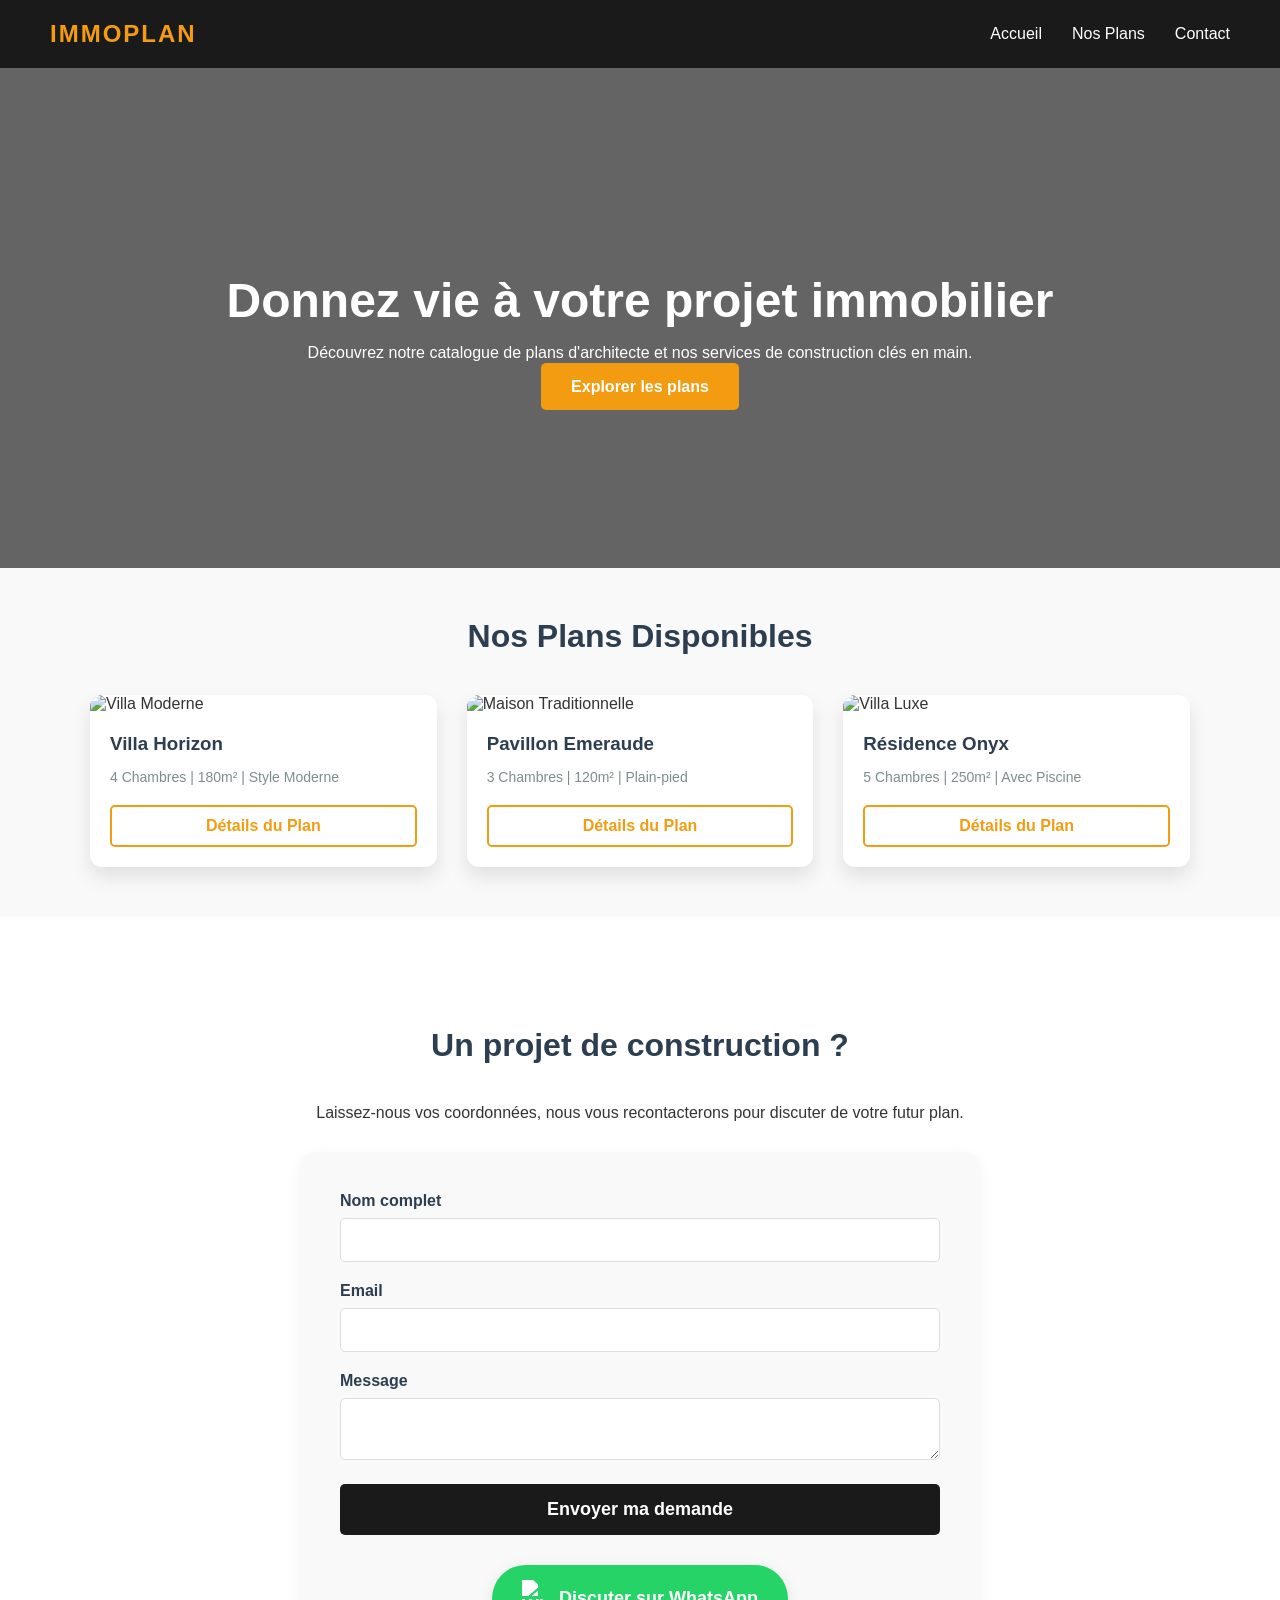
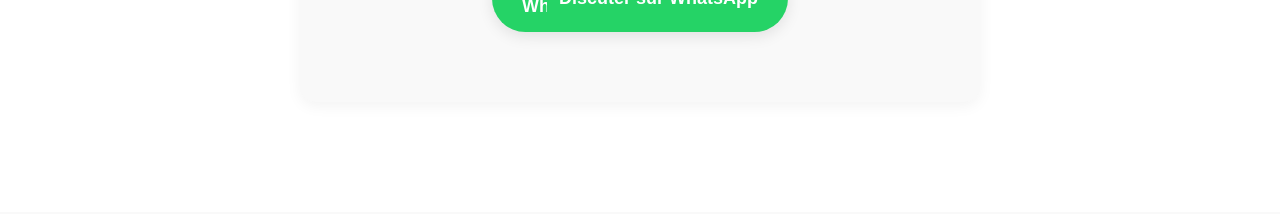
==== index.html @ 004f3a1c "Add files via upload" ====
<!DOCTYPE html>
<html lang="fr">
<head>
    <meta charset="UTF-8">
    <meta name="viewport" content="width=device-width, initial-scale=1.0">
    <title>Architecture & Plans de Maisons</title>
    <link rel="stylesheet" href="style.css">
</head>
<body>

    <nav>
        <div class="logo">IMMOPLAN</div>
        <ul>
            <li><a href="#">Accueil</a></li>
            <li><a href="#catalogue">Nos Plans</a></li>
            <li><a href="#contact">Contact</a></li>
        </ul>
    </nav>

    <header class="hero">
        <div class="hero-text">
            <h1>Donnez vie à votre projet immobilier</h1>
            <p>Découvrez notre catalogue de plans d'architecte et nos services de construction clés en main.</p>
            <a href="#catalogue" class="btn-main">Explorer les plans</a>
        </div>
    </header>

   <section id="catalogue" class="gallery">
    <div class="container">
        <h2 class="section-title">Nos Plans Disponibles</h2>
        <div class="grid-container">
            
            <div class="card">
                <div class="card-image">
                    <img src="https://images.unsplash.com/photo-1512917774080-9991f1c4c750?auto=format&fit=crop&w=500" alt="Villa Moderne">
                </div>
                <div class="card-content">
                    <h3>Villa Horizon</h3>
                    <p>4 Chambres | 180m² | Style Moderne</p>
                    <a href="#" class="btn-card">Détails du Plan</a>
                </div>
            </div>

            <div class="card">
                <div class="card-image">
                    <img src="https://images.unsplash.com/photo-1600585154526-990dcea464dd?auto=format&fit=crop&w=500" alt="Maison Traditionnelle">
                </div>
                <div class="card-content">
                    <h3>Pavillon Emeraude</h3>
                    <p>3 Chambres | 120m² | Plain-pied</p>
                    <a href="#" class="btn-card">Détails du Plan</a>
                </div>
            </div>

            <div class="card">
                <div class="card-image">
                    <img src="https://images.unsplash.com/photo-1580587771525-78b9dba3b914?auto=format&fit=crop&w=500" alt="Villa Luxe">
                </div>
                <div class="card-content">
                    <h3>Résidence Onyx</h3>
                    <p>5 Chambres | 250m² | Avec Piscine</p>
                    <a href="#" class="btn-card">Détails du Plan</a>
                </div>
            </div>

        </div>
    </div>
</section>

<section id="contact" class="contact-section">
    <div class="container">
        <h2 class="section-title">Un projet de construction ?</h2>
        <p style="text-align: center; margin-bottom: 30px;">Laissez-nous vos coordonnées, nous vous recontacterons pour discuter de votre futur plan.</p>
        
        <div class="contact-wrapper">
            
          <form action="https://formspree.io/f/xnjgakdg" method="POST">
    <div class="form-group">
        <label>Nom complet</label>
        <input type="text" name="nom" required> 
    </div>
    <div class="form-group">
        <label>Email</label>
        <input type="email" name="email" required> 
    </div>
    <div class="form-group">
        <label>Message</label>
        <textarea name="message" required></textarea>
    </div>
    <button type="submit" class="btn-submit">Envoyer ma demande</button>
</form>
<div class="whatsapp-container">
    <a href="https://wa.me/237697338103" class="btn-whatsapp" target="_blank">
        <img src="https://upload.wikimedia.org/wikipedia/commons/6/6b/WhatsApp.svg" alt="WhatsApp" width="25">
        Discuter sur WhatsApp
    </a>
</div>
        </div>
    </div>
</section>
</body>
</html>
---- style.css ----
/* Couleurs et Police */
body {
    font-family: 'Helvetica Neue', Helvetica, Arial, sans-serif;
    margin: 0;
    color: #333;
    background-color: #f9f9f9;
}

/* Une belle barre de navigation */
nav {
    background-color: #1a1a1a; /* Noir moderne */
    color: white;
    padding: 20px 50px;
    display: flex;
    justify-content: space-between;
    align-items: center;
}

.logo {
    font-size: 24px;
    font-weight: bold;
    letter-spacing: 2px;
    color: #f39c12; /* Or/Orange pour le côté premium */
}

nav ul {
    list-style: none;
    display: flex;
    margin: 0;
}

nav ul li {
    margin-left: 30px;
}

nav ul li a {
    color: white;
    text-decoration: none;
    transition: 0.3s;
}

nav ul li a:hover {
    color: #f39c12;
}

/* La bannière principale (Hero) */
.hero {
    background: linear-gradient(rgba(0,0,0,0.6), rgba(0,0,0,0.6)), url('https://images.unsplash.com/photo-1600585154340-be6161a56a0c'); 
    background-size: cover;
    background-position: center;
    height: 500px;
    display: flex;
    flex-direction: column;
    justify-content: center;
    align-items: center;
    color: white;
    text-align: center;
}

.hero h1 {
    font-size: 48px;
    margin-bottom: 10px;
}

.btn-main {
    background-color: #f39c12;
    color: white;
    padding: 15px 30px;
    text-decoration: none;
    border-radius: 5px;
    font-weight: bold;
    margin-top: 20px;
}
/* Container et Titre */
.container {
    max-width: 1100px;
    margin: 50px auto;
    padding: 0 20px;
}

.section-title {
    text-align: center;
    font-size: 32px;
    margin-bottom: 40px;
    color: #2c3e50;
}

/* La Grille (Magique pour l'alignement) */
.grid-container {
    display: grid;
    grid-template-columns: repeat(auto-fit, minmax(300px, 1fr));
    gap: 30px;
}

/* Style des Cartes */
.card {
    background: white;
    border-radius: 12px;
    overflow: hidden;
    box-shadow: 0 10px 20px rgba(0,0,0,0.1);
    transition: transform 0.3s ease;
}

.card:hover {
    transform: translateY(-10px); /* Petit effet de soulèvement */
}

.card-image img {
    width: 100%;
    height: 200px;
    object-fit: cover; /* Pour que l'image ne soit pas déformée */
}

.card-content {
    padding: 20px;
}

.card-content h3 {
    margin: 0 0 10px 0;
    color: #2c3e50;
}

.card-content p {
    color: #7f8c8d;
    font-size: 14px;
    margin-bottom: 20px;
}

.btn-card {
    display: block;
    text-align: center;
    background: transparent;
    border: 2px solid #f39c12;
    color: #f39c12;
    padding: 10px;
    text-decoration: none;
    border-radius: 5px;
    font-weight: bold;
    transition: 0.3s;
}

.btn-card:hover {
    background: #f39c12;
    color: white;
}
.contact-section {
    background-color: #ffffff;
    padding: 60px 0;
}

.contact-wrapper {
    max-width: 600px;
    margin: 0 auto;
    background: #f9f9f9;
    padding: 40px;
    border-radius: 15px;
    box-shadow: 0 4px 15px rgba(0,0,0,0.05);
}

.form-group {
    margin-bottom: 20px;
}

.form-group label {
    display: block;
    margin-bottom: 8px;
    font-weight: bold;
    color: #2c3e50;
}

.form-group input, .form-group select, .form-group textarea {
    width: 100%;
    padding: 12px;
    border: 1px solid #ddd;
    border-radius: 5px;
    font-size: 16px;
    box-sizing: border-box; /* Très important pour l'alignement */
}

.btn-submit {
    width: 100%;
    background-color: #1a1a1a;
    color: white;
    padding: 15px;
    border: none;
    border-radius: 5px;
    font-size: 18px;
    font-weight: bold;
    cursor: pointer;
    transition: 0.3s;
}

.btn-submit:hover {
    background-color: #f39c12; /* Rappel de ta couleur accent */
}
/* Style du bouton WhatsApp */
.whatsapp-container {
    text-align: center;
    margin: 30px 0; /* Espace au-dessus et en-dessous */
}

.btn-whatsapp {
    display: inline-flex;
    align-items: center;
    gap: 12px;
    background-color: #25D366; /* Le vert officiel WhatsApp */
    color: white !important; /* Texte en blanc */
    padding: 15px 30px;
    border-radius: 50px; /* Bords bien arrondis */
    text-decoration: none;
    font-weight: bold;
    font-size: 18px;
    transition: all 0.3s ease;
    box-shadow: 0 4px 15px rgba(0,0,0,0.1);
}

.btn-whatsapp:hover {
    background-color: #128C7E; /* Vert plus foncé au survol */
    transform: translateY(-3px); /* Petit effet de soulèvement */
    box-shadow: 0 6px 20px rgba(0,0,0,0.2);
}

.btn-whatsapp img {
    filter: brightness(0) invert(1); /* Rend l'icône blanche pour mieux ressortir */
}
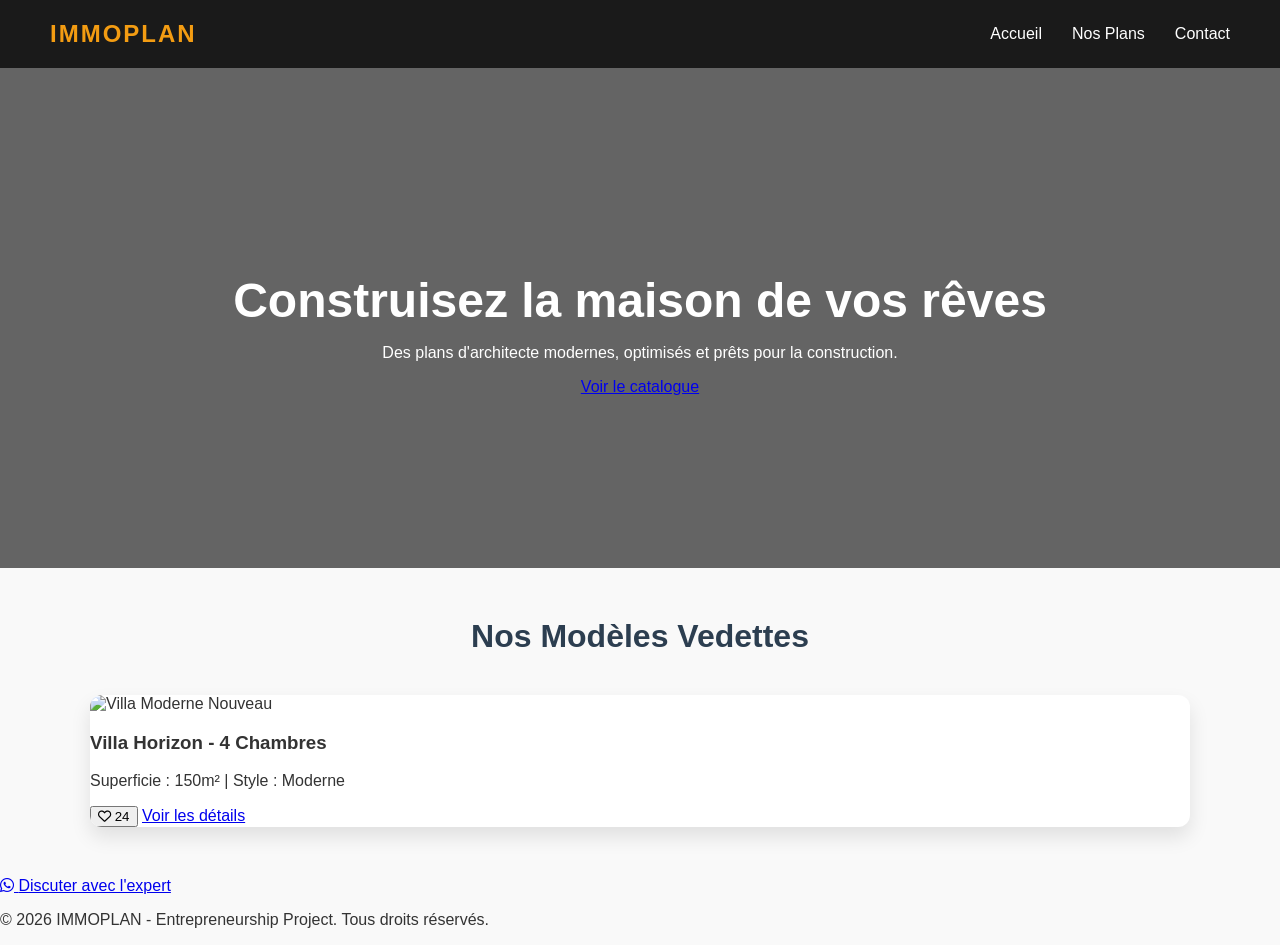
==== commit 87d09959: "Enhance SEO and update content in index.html Updated the title and meta tags for better SEO. Modifie" ====
--- a/index.html
+++ b/index.html
@@ -1,102 +1,67 @@
-<!DOCTYPE html>
-<html lang="fr">
-<head>
-    <meta charset="UTF-8">
-    <meta name="viewport" content="width=device-width, initial-scale=1.0">
-    <title>Architecture & Plans de Maisons</title>
-    <link rel="stylesheet" href="style.css">
-</head>
-<body>
-
-    <nav>
-        <div class="logo">IMMOPLAN</div>
-        <ul>
-            <li><a href="#">Accueil</a></li>
-            <li><a href="#catalogue">Nos Plans</a></li>
-            <li><a href="#contact">Contact</a></li>
-        </ul>
-    </nav>
-
-    <header class="hero">
-        <div class="hero-text">
-            <h1>Donnez vie à votre projet immobilier</h1>
-            <p>Découvrez notre catalogue de plans d'architecte et nos services de construction clés en main.</p>
-            <a href="#catalogue" class="btn-main">Explorer les plans</a>
-        </div>
-    </header>
-
-   <section id="catalogue" class="gallery">
-    <div class="container">
-        <h2 class="section-title">Nos Plans Disponibles</h2>
-        <div class="grid-container">
-            
-            <div class="card">
-                <div class="card-image">
-                    <img src="https://images.unsplash.com/photo-1512917774080-9991f1c4c750?auto=format&fit=crop&w=500" alt="Villa Moderne">
-                </div>
-                <div class="card-content">
-                    <h3>Villa Horizon</h3>
-                    <p>4 Chambres | 180m² | Style Moderne</p>
-                    <a href="#" class="btn-card">Détails du Plan</a>
-                </div>
-            </div>
-
-            <div class="card">
-                <div class="card-image">
-                    <img src="https://images.unsplash.com/photo-1600585154526-990dcea464dd?auto=format&fit=crop&w=500" alt="Maison Traditionnelle">
-                </div>
-                <div class="card-content">
-                    <h3>Pavillon Emeraude</h3>
-                    <p>3 Chambres | 120m² | Plain-pied</p>
-                    <a href="#" class="btn-card">Détails du Plan</a>
-                </div>
-            </div>
-
-            <div class="card">
-                <div class="card-image">
-                    <img src="https://images.unsplash.com/photo-1580587771525-78b9dba3b914?auto=format&fit=crop&w=500" alt="Villa Luxe">
-                </div>
-                <div class="card-content">
-                    <h3>Résidence Onyx</h3>
-                    <p>5 Chambres | 250m² | Avec Piscine</p>
-                    <a href="#" class="btn-card">Détails du Plan</a>
-                </div>
-            </div>
-
-        </div>
-    </div>
-</section>
-
-<section id="contact" class="contact-section">
-    <div class="container">
-        <h2 class="section-title">Un projet de construction ?</h2>
-        <p style="text-align: center; margin-bottom: 30px;">Laissez-nous vos coordonnées, nous vous recontacterons pour discuter de votre futur plan.</p>
-        
-        <div class="contact-wrapper">
-            
-          <form action="https://formspree.io/f/xnjgakdg" method="POST">
-    <div class="form-group">
-        <label>Nom complet</label>
-        <input type="text" name="nom" required> 
-    </div>
-    <div class="form-group">
-        <label>Email</label>
-        <input type="email" name="email" required> 
-    </div>
-    <div class="form-group">
-        <label>Message</label>
-        <textarea name="message" required></textarea>
-    </div>
-    <button type="submit" class="btn-submit">Envoyer ma demande</button>
-</form>
-<div class="whatsapp-container">
-    <a href="https://wa.me/237697338103" class="btn-whatsapp" target="_blank">
-        <img src="https://upload.wikimedia.org/wikipedia/commons/6/6b/WhatsApp.svg" alt="WhatsApp" width="25">
-        Discuter sur WhatsApp
-    </a>
-</div>
-        </div>
-    </div>
-</section>
-</body>
-</html>+<!DOCTYPE html>
+<html lang="fr">
+<head>
+    <meta charset="UTF-8">
+    <meta name="viewport" content="width=device-width, initial-scale=1.0">
+    <title>IMMOPLAN | Architecture & Plans de Maisons d'Exception</title>
+    
+    <meta property="og:title" content="IMMOPLAN - Vos plans de maison sur mesure">
+    <meta property="og:description" content="Découvrez nos modèles de villas modernes et plans de construction.">
+    <meta property="og:image" content="https://immoplan-elogan.netlify.app/vignette.jpg">
+    <meta property="og:url" content="https://immoplan-elogan.netlify.app">
+
+    <link rel="stylesheet" href="style.css">
+    <link rel="stylesheet" href="https://cdnjs.cloudflare.com/ajax/libs/font-awesome/6.0.0/css/all.min.css">
+</head>
+<body>
+
+    <nav>
+        <div class="logo">IMMO<span>PLAN</span></div>
+        <ul>
+            <li><a href="#">Accueil</a></li>
+            <li><a href="#catalogue">Nos Plans</a></li>
+            <li><a href="#contact">Contact</a></li>
+        </ul>
+    </nav>
+
+    <header class="hero">
+        <div class="hero-content">
+            <h1>Construisez la maison de vos rêves</h1>
+            <p>Des plans d'architecte modernes, optimisés et prêts pour la construction.</p>
+            <a href="#catalogue" class="btn-principal">Voir le catalogue</a>
+        </div>
+    </header>
+
+    <section id="catalogue" class="container">
+        <h2 class="section-title">Nos Modèles Vedettes</h2>
+        <div class="grid-catalogue">
+            
+            <article class="card">
+                <div class="card-image">
+                    <img src="plan1.jpg" alt="Villa Moderne">
+                    <span class="badge">Nouveau</span>
+                </div>
+                <div class="card-info">
+                    <h3>Villa Horizon - 4 Chambres</h3>
+                    <p>Superficie : 150m² | Style : Moderne</p>
+                    <div class="card-actions">
+                        <button class="btn-like"><i class="far fa-heart"></i> 24</button>
+                        <a href="detail-villa-horizon.html" class="btn-detail">Voir les détails</a>
+                    </div>
+                </div>
+            </article>
+
+            </div>
+    </section>
+
+    <a href="https://wa.me/237697338103" class="whatsapp-fixed" target="_blank">
+        <i class="fab fa-whatsapp"></i>
+        <span>Discuter avec l'expert</span>
+    </a>
+
+    <footer>
+        <p>&copy; 2026 IMMOPLAN - Entrepreneurship Project. Tous droits réservés.</p>
+    </footer>
+
+</body>
+</html>
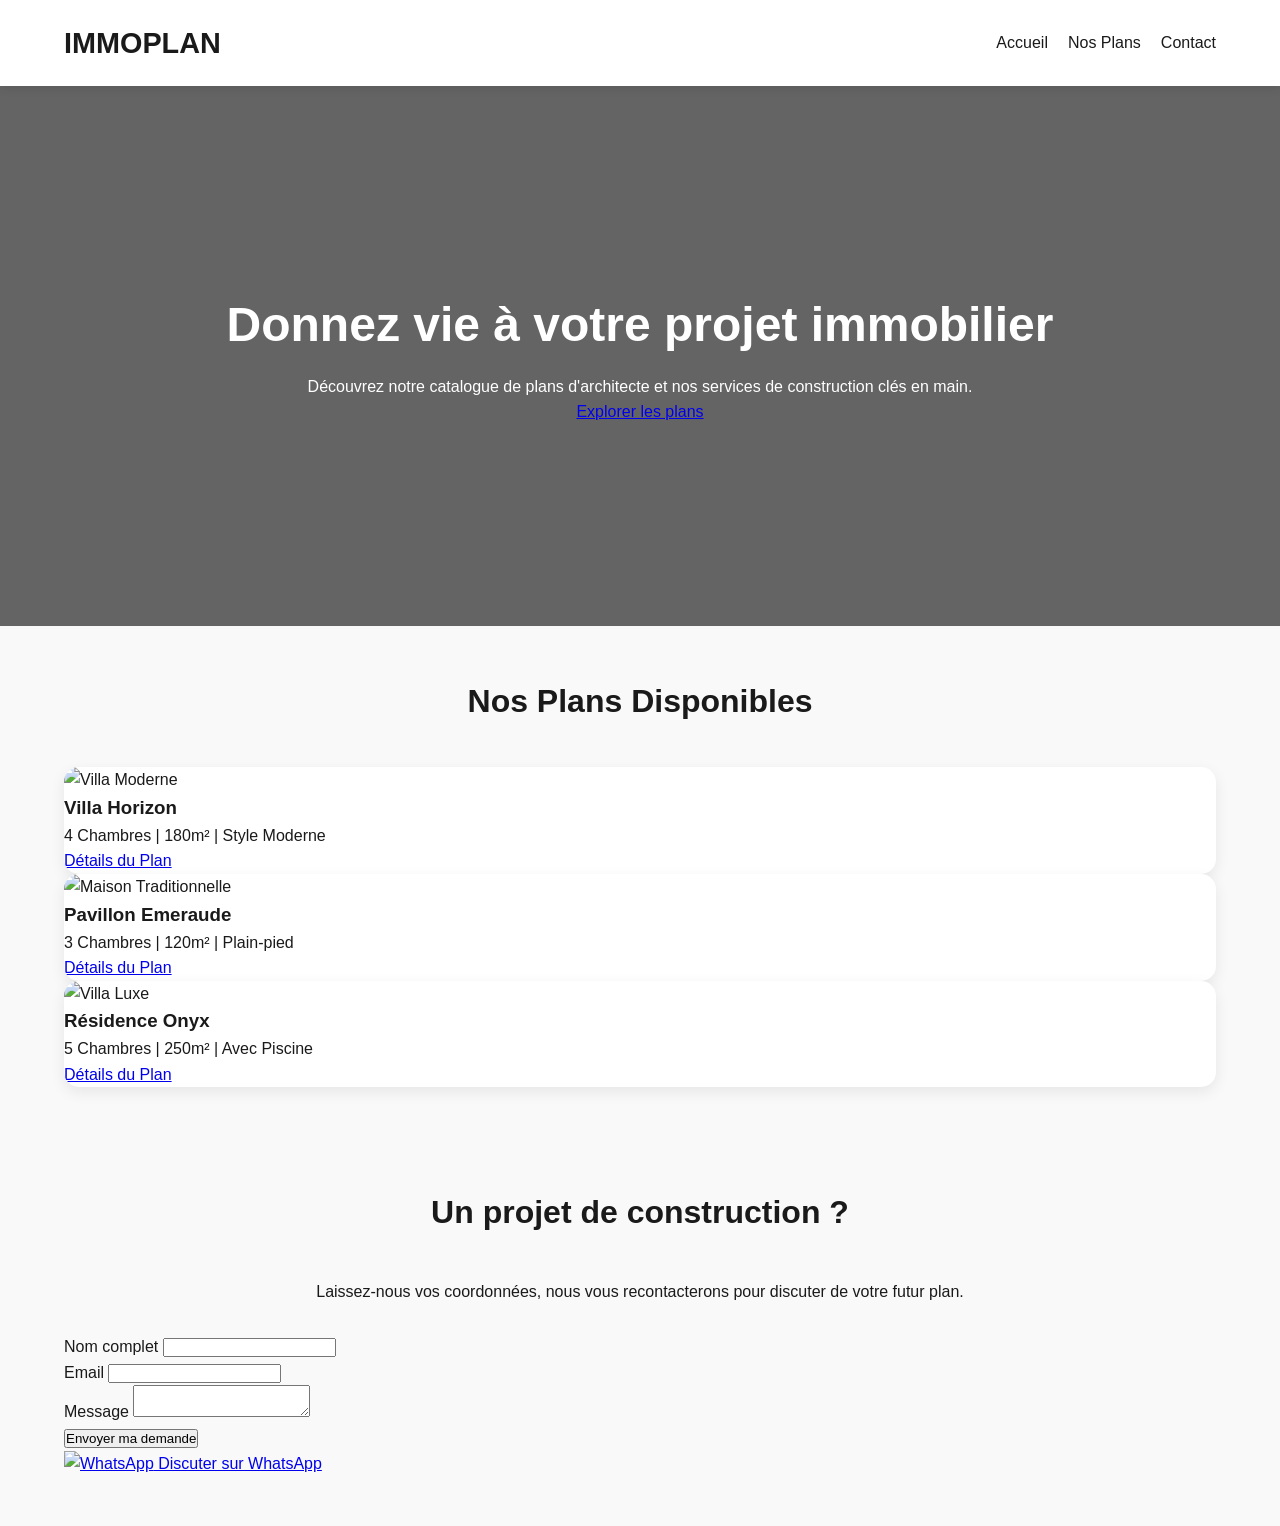
==== commit 999b1277: "Revamp index.html with new layout and content Updated the title and navigation structure, improved t" ====
--- a/index.html
+++ b/index.html
@@ -1,23 +1,18 @@
 <!DOCTYPE html>
 <html lang="fr">
+
 <head>
     <meta charset="UTF-8">
     <meta name="viewport" content="width=device-width, initial-scale=1.0">
-    <title>IMMOPLAN | Architecture & Plans de Maisons d'Exception</title>
-    
-    <meta property="og:title" content="IMMOPLAN - Vos plans de maison sur mesure">
-    <meta property="og:description" content="Découvrez nos modèles de villas modernes et plans de construction.">
-    <meta property="og:image" content="https://immoplan-elogan.netlify.app/vignette.jpg">
-    <meta property="og:url" content="https://immoplan-elogan.netlify.app">
+    <title>Architecture & Plans de Maisons</title>
+    <link rel="stylesheet" href="style.css">
+</head>
 
-    <link rel="stylesheet" href="style.css">
-    <link rel="stylesheet" href="https://cdnjs.cloudflare.com/ajax/libs/font-awesome/6.0.0/css/all.min.css">
-</head>
 <body>
 
     <nav>
-        <div class="logo">IMMO<span>PLAN</span></div>
-        <ul>
+        <div class="logo">IMMOPLAN</div>
+        <ul class="nav-links">
             <li><a href="#">Accueil</a></li>
             <li><a href="#catalogue">Nos Plans</a></li>
             <li><a href="#contact">Contact</a></li>
@@ -25,43 +20,91 @@
     </nav>
 
     <header class="hero">
-        <div class="hero-content">
-            <h1>Construisez la maison de vos rêves</h1>
-            <p>Des plans d'architecte modernes, optimisés et prêts pour la construction.</p>
-            <a href="#catalogue" class="btn-principal">Voir le catalogue</a>
+        <div class="hero-text">
+            <h1>Donnez vie à votre projet immobilier</h1>
+            <p>Découvrez notre catalogue de plans d'architecte et nos services de construction clés en main.</p>
+            <a href="#catalogue" class="btn-main">Explorer les plans</a>
         </div>
     </header>
 
-    <section id="catalogue" class="container">
-        <h2 class="section-title">Nos Modèles Vedettes</h2>
-        <div class="grid-catalogue">
-            
-            <article class="card">
-                <div class="card-image">
-                    <img src="plan1.jpg" alt="Villa Moderne">
-                    <span class="badge">Nouveau</span>
-                </div>
-                <div class="card-info">
-                    <h3>Villa Horizon - 4 Chambres</h3>
-                    <p>Superficie : 150m² | Style : Moderne</p>
-                    <div class="card-actions">
-                        <button class="btn-like"><i class="far fa-heart"></i> 24</button>
-                        <a href="detail-villa-horizon.html" class="btn-detail">Voir les détails</a>
+    <section id="catalogue" class="gallery">
+        <div class="container">
+            <h2 class="section-title">Nos Plans Disponibles</h2>
+            <div class="grid-container">
+
+                <div class="card">
+                    <div class="card-image">
+                        <img src="https://images.unsplash.com/photo-1512917774080-9991f1c4c750?auto=format&fit=crop&w=500"
+                            alt="Villa Moderne">
+                    </div>
+                    <div class="card-content">
+                        <h3>Villa Horizon</h3>
+                        <p>4 Chambres | 180m² | Style Moderne</p>
+                        <a href="#" class="btn-card">Détails du Plan</a>
                     </div>
                 </div>
-            </article>
+
+                <div class="card">
+                    <div class="card-image">
+                        <img src="https://images.unsplash.com/photo-1600585154526-990dcea464dd?auto=format&fit=crop&w=500"
+                            alt="Maison Traditionnelle">
+                    </div>
+                    <div class="card-content">
+                        <h3>Pavillon Emeraude</h3>
+                        <p>3 Chambres | 120m² | Plain-pied</p>
+                        <a href="#" class="btn-card">Détails du Plan</a>
+                    </div>
+                </div>
+
+                <div class="card">
+                    <div class="card-image">
+                        <img src="https://images.unsplash.com/photo-1580587771525-78b9dba3b914?auto=format&fit=crop&w=500"
+                            alt="Villa Luxe">
+                    </div>
+                    <div class="card-content">
+                        <h3>Résidence Onyx</h3>
+                        <p>5 Chambres | 250m² | Avec Piscine</p>
+                        <a href="#" class="btn-card">Détails du Plan</a>
+                    </div>
+                </div>
 
             </div>
+        </div>
     </section>
 
-    <a href="https://wa.me/237697338103" class="whatsapp-fixed" target="_blank">
-        <i class="fab fa-whatsapp"></i>
-        <span>Discuter avec l'expert</span>
-    </a>
+    <section id="contact" class="contact-section">
+        <div class="container">
+            <h2 class="section-title">Un projet de construction ?</h2>
+            <p class="message" style="text-align: center; margin-bottom: 30px;">Laissez-nous vos coordonnées, nous vous recontacterons
+                pour discuter de votre futur plan.</p>
 
-    <footer>
-        <p>&copy; 2026 IMMOPLAN - Entrepreneurship Project. Tous droits réservés.</p>
-    </footer>
+            <div class="contact-wrapper">
 
+                <form action="https://formspree.io/f/xnjgakdg" method="POST">
+                    <div class="form-group">
+                        <label>Nom complet</label>
+                        <input type="text" name="nom" required>
+                    </div>
+                    <div class="form-group">
+                        <label>Email</label>
+                        <input type="email" name="email" required>
+                    </div>
+                    <div class="form-group">
+                        <label>Message</label>
+                        <textarea name="message" required></textarea>
+                    </div>
+                    <button type="submit" class="btn-submit">Envoyer ma demande</button>
+                </form>
+                <div class="whatsapp-container">
+                    <a href="https://wa.me/237697338103" class="btn-whatsapp" target="_blank">
+                        <img src="https://upload.wikimedia.org/wikipedia/commons/6/6b/WhatsApp.svg" alt="WhatsApp"
+                            width="25">
+                        Discuter sur WhatsApp
+                    </a>
+                </div>
+            </div>
+        </div>
+    </section>
 </body>
+
 </html>
--- a/style.css
+++ b/style.css
@@ -1,225 +1,139 @@
-/* Couleurs et Police */
-body {
-    font-family: 'Helvetica Neue', Helvetica, Arial, sans-serif;
-    margin: 0;
-    color: #333;
-    background-color: #f9f9f9;
+/* Variables de couleurs élégantes */
+:root {
+    --primary: #d4af37; /* Or */
+    --dark: #1a1a1a;    /* Anthracite */
+    --light: #f9f9f9;
+    --white: #ffffff;
 }
 
-/* Une belle barre de navigation */
+* {
+    margin: 0;
+    padding: 0;
+    box-sizing: border-box;
+}
+
+body {
+    font-family: 'Segoe UI', Tahoma, Geneva, Verdana, sans-serif;
+    line-height: 1.6;
+    color: var(--dark);
+    background-color: var(--light);
+}
+
+/* Navigation */
 nav {
-    background-color: #1a1a1a; /* Noir moderne */
-    color: white;
-    padding: 20px 50px;
     display: flex;
     justify-content: space-between;
     align-items: center;
+    padding: 20px 5%;
+    background: var(--white);
+    box-shadow: 0 2px 10px rgba(0,0,0,0.1);
+    position: sticky;
+    top: 0;
+    z-index: 1000;
 }
 
 .logo {
-    font-size: 24px;
+    font-size: 1.8rem;
     font-weight: bold;
-    letter-spacing: 2px;
-    color: #f39c12; /* Or/Orange pour le côté premium */
+    color: var(--dark);
 }
 
-nav ul {
-    list-style: none;
-    display: flex;
-    margin: 0;
-}
+.logo span { color: var(--primary); }
 
-nav ul li {
-    margin-left: 30px;
-}
-
+nav ul { display: flex; list-style: none; }
 nav ul li a {
-    color: white;
     text-decoration: none;
+    color: var(--dark);
+    margin-left: 20px;
+    font-weight: 500;
     transition: 0.3s;
 }
 
-nav ul li a:hover {
-    color: #f39c12;
-}
+nav ul li a:hover { color: var(--primary); }
 
-/* La bannière principale (Hero) */
+/* Hero Section */
 .hero {
-    background: linear-gradient(rgba(0,0,0,0.6), rgba(0,0,0,0.6)), url('https://images.unsplash.com/photo-1600585154340-be6161a56a0c'); 
-    background-size: cover;
-    background-position: center;
-    height: 500px;
+    height: 60vh;
+    background: linear-gradient(rgba(0,0,0,0.6), rgba(0,0,0,0.6)), url('hero-bg.jpg') center/cover;
     display: flex;
-    flex-direction: column;
+    align-items: center;
     justify-content: center;
-    align-items: center;
-    color: white;
     text-align: center;
-}
-
-.hero h1 {
-    font-size: 48px;
-    margin-bottom: 10px;
-}
-
-.btn-main {
-    background-color: #f39c12;
-    color: white;
-    padding: 15px 30px;
-    text-decoration: none;
-    border-radius: 5px;
-    font-weight: bold;
-    margin-top: 20px;
-}
-/* Container et Titre */
-.container {
-    max-width: 1100px;
-    margin: 50px auto;
+    color: var(--white);
     padding: 0 20px;
 }
 
-.section-title {
-    text-align: center;
-    font-size: 32px;
-    margin-bottom: 40px;
-    color: #2c3e50;
+.hero h1 { font-size: 3rem; margin-bottom: 10px; }
+
+.btn-principal {
+    display: inline-block;
+    background: var(--primary);
+    color: var(--white);
+    padding: 12px 30px;
+    text-decoration: none;
+    border-radius: 50px;
+    margin-top: 20px;
+    transition: 0.3s;
 }
 
-/* La Grille (Magique pour l'alignement) */
-.grid-container {
+/* Catalogue Grid */
+.container { padding: 50px 5%; }
+.section-title { text-align: center; margin-bottom: 40px; font-size: 2rem; }
+
+.grid-catalogue {
     display: grid;
     grid-template-columns: repeat(auto-fit, minmax(300px, 1fr));
     gap: 30px;
 }
 
-/* Style des Cartes */
 .card {
-    background: white;
-    border-radius: 12px;
+    background: var(--white);
+    border-radius: 15px;
     overflow: hidden;
-    box-shadow: 0 10px 20px rgba(0,0,0,0.1);
-    transition: transform 0.3s ease;
+    box-shadow: 0 5px 15px rgba(0,0,0,0.08);
+    transition: transform 0.3s;
 }
 
-.card:hover {
-    transform: translateY(-10px); /* Petit effet de soulèvement */
+.card:hover { transform: translateY(-10px); }
+
+.card-image img { width: 100%; height: 200px; object-fit: cover; }
+
+.card-info { padding: 20px; }
+
+.card-actions {
+    display: flex;
+    justify-content: space-between;
+    margin-top: 15px;
+    align-items: center;
 }
 
-.card-image img {
-    width: 100%;
-    height: 200px;
-    object-fit: cover; /* Pour que l'image ne soit pas déformée */
+.btn-detail {
+    color: var(--primary);
+    text-decoration: none;
+    font-weight: bold;
 }
 
-.card-content {
-    padding: 20px;
+/* WhatsApp Flottant */
+.whatsapp-fixed {
+    position: fixed;
+    bottom: 20px;
+    right: 20px;
+    background: #25d366;
+    color: white;
+    padding: 15px 25px;
+    border-radius: 50px;
+    text-decoration: none;
+    display: flex;
+    align-items: center;
+    gap: 10px;
+    box-shadow: 0 4px 15px rgba(0,0,0,0.2);
+    z-index: 2000;
 }
 
-.card-content h3 {
-    margin: 0 0 10px 0;
-    color: #2c3e50;
+/* Adaptation Écran (Mobile-First) */
+@media (max-width: 768px) {
+    nav { flex-direction: column; }
+    nav ul { margin-top: 15px; }
+    .hero h1 { font-size: 2rem; }
+    .whatsapp-fixed span { display: none; } /* On ne garde que l'icône sur petit mobile */
 }
-
-.card-content p {
-    color: #7f8c8d;
-    font-size: 14px;
-    margin-bottom: 20px;
-}
-
-.btn-card {
-    display: block;
-    text-align: center;
-    background: transparent;
-    border: 2px solid #f39c12;
-    color: #f39c12;
-    padding: 10px;
-    text-decoration: none;
-    border-radius: 5px;
-    font-weight: bold;
-    transition: 0.3s;
-}
-
-.btn-card:hover {
-    background: #f39c12;
-    color: white;
-}
-.contact-section {
-    background-color: #ffffff;
-    padding: 60px 0;
-}
-
-.contact-wrapper {
-    max-width: 600px;
-    margin: 0 auto;
-    background: #f9f9f9;
-    padding: 40px;
-    border-radius: 15px;
-    box-shadow: 0 4px 15px rgba(0,0,0,0.05);
-}
-
-.form-group {
-    margin-bottom: 20px;
-}
-
-.form-group label {
-    display: block;
-    margin-bottom: 8px;
-    font-weight: bold;
-    color: #2c3e50;
-}
-
-.form-group input, .form-group select, .form-group textarea {
-    width: 100%;
-    padding: 12px;
-    border: 1px solid #ddd;
-    border-radius: 5px;
-    font-size: 16px;
-    box-sizing: border-box; /* Très important pour l'alignement */
-}
-
-.btn-submit {
-    width: 100%;
-    background-color: #1a1a1a;
-    color: white;
-    padding: 15px;
-    border: none;
-    border-radius: 5px;
-    font-size: 18px;
-    font-weight: bold;
-    cursor: pointer;
-    transition: 0.3s;
-}
-
-.btn-submit:hover {
-    background-color: #f39c12; /* Rappel de ta couleur accent */
-}
-/* Style du bouton WhatsApp */
-.whatsapp-container {
-    text-align: center;
-    margin: 30px 0; /* Espace au-dessus et en-dessous */
-}
-
-.btn-whatsapp {
-    display: inline-flex;
-    align-items: center;
-    gap: 12px;
-    background-color: #25D366; /* Le vert officiel WhatsApp */
-    color: white !important; /* Texte en blanc */
-    padding: 15px 30px;
-    border-radius: 50px; /* Bords bien arrondis */
-    text-decoration: none;
-    font-weight: bold;
-    font-size: 18px;
-    transition: all 0.3s ease;
-    box-shadow: 0 4px 15px rgba(0,0,0,0.1);
-}
-
-.btn-whatsapp:hover {
-    background-color: #128C7E; /* Vert plus foncé au survol */
-    transform: translateY(-3px); /* Petit effet de soulèvement */
-    box-shadow: 0 6px 20px rgba(0,0,0,0.2);
-}
-
-.btn-whatsapp img {
-    filter: brightness(0) invert(1); /* Rend l'icône blanche pour mieux ressortir */
-}
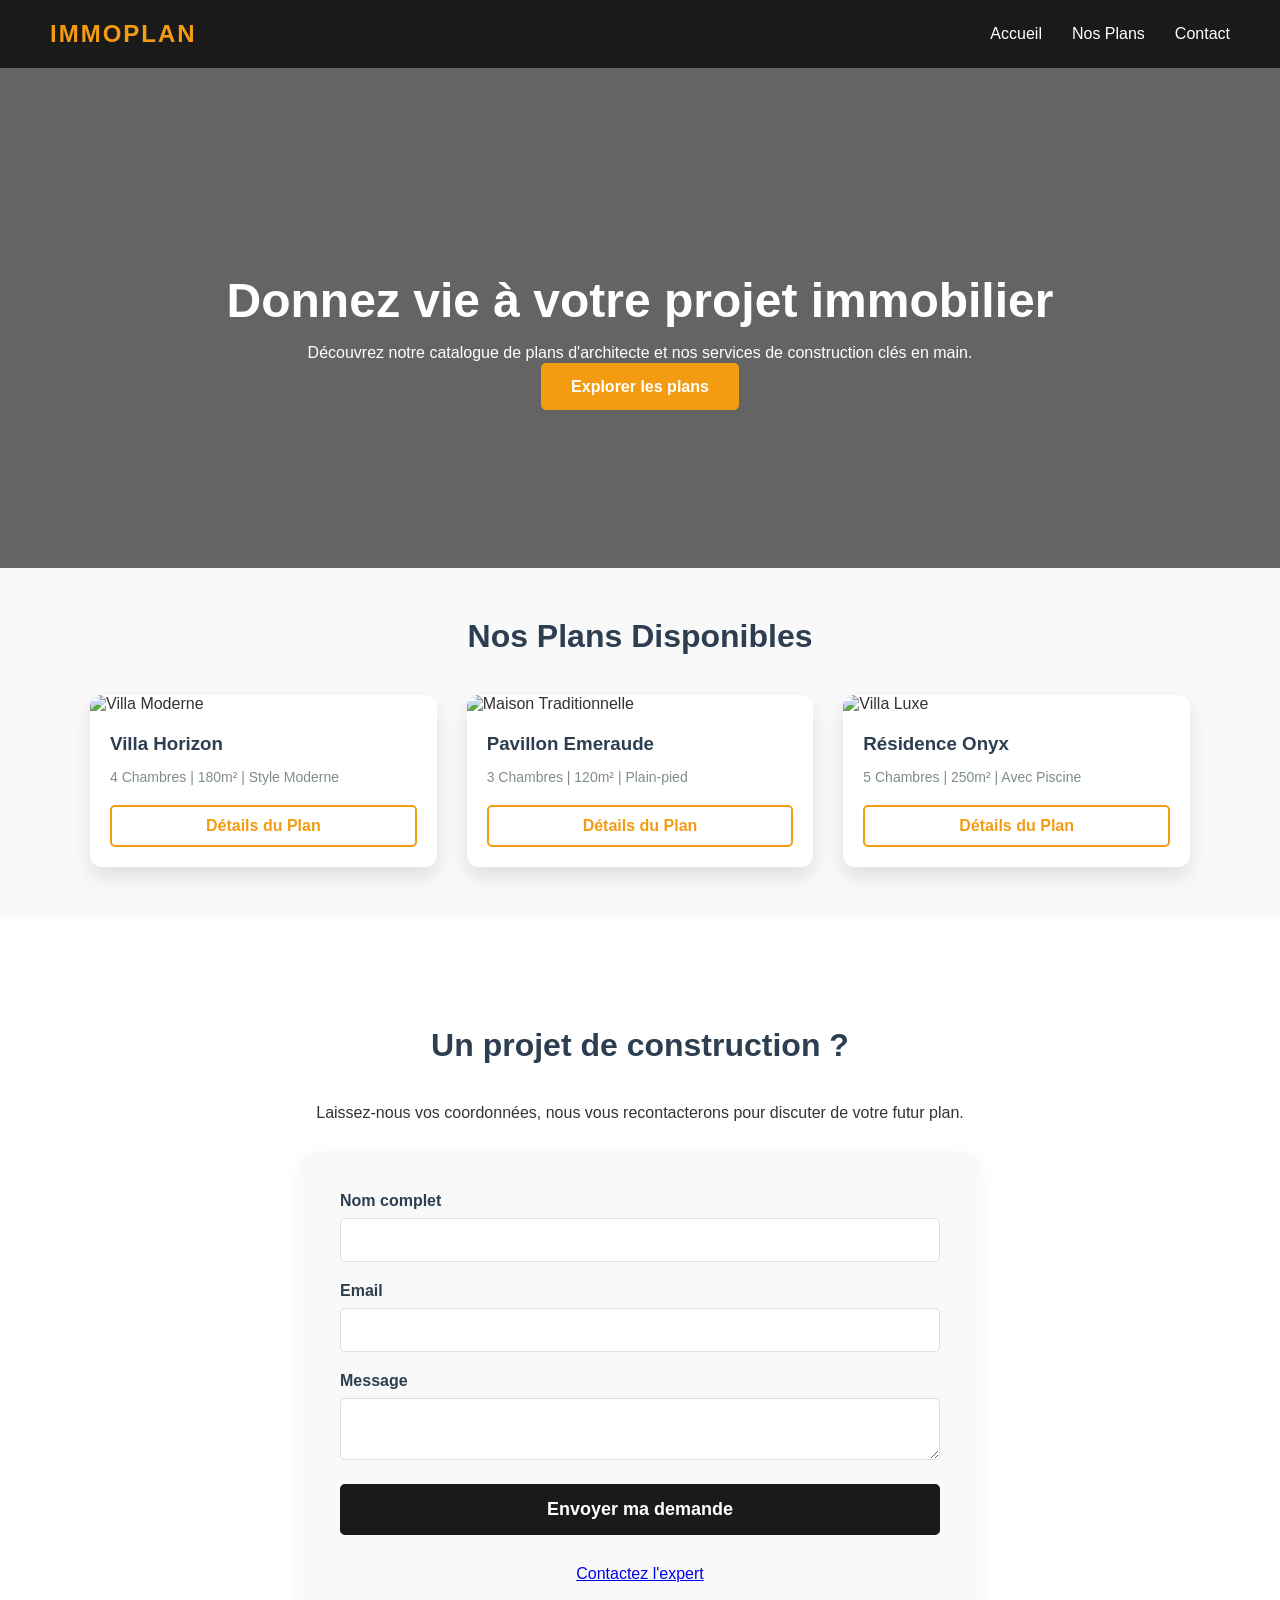
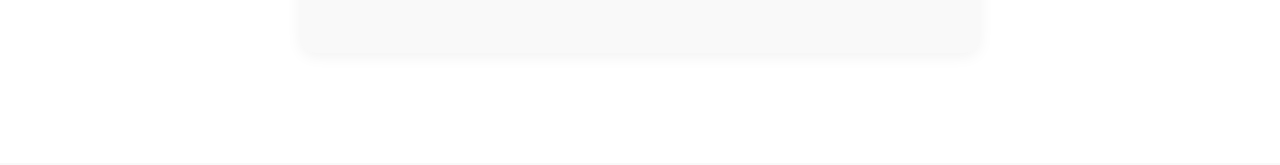
==== commit 50132b97: "Replace WhatsApp link with floating button" ====
--- a/index.html
+++ b/index.html
@@ -96,11 +96,10 @@
                     <button type="submit" class="btn-submit">Envoyer ma demande</button>
                 </form>
                 <div class="whatsapp-container">
-                    <a href="https://wa.me/237697338103" class="btn-whatsapp" target="_blank">
-                        <img src="https://upload.wikimedia.org/wikipedia/commons/6/6b/WhatsApp.svg" alt="WhatsApp"
-                            width="25">
-                        Discuter sur WhatsApp
-                    </a>
+                   <a href="https://wa.me/237697338103" class="whatsapp-flottant" target="_blank">
+                        <i class="fab fa-whatsapp"></i>
+                        <span>Contactez l'expert</span>
+                   </a>
                 </div>
             </div>
         </div>
--- a/style.css
+++ b/style.css
@@ -1,139 +1,297 @@
-/* Variables de couleurs élégantes */
-:root {
-    --primary: #d4af37; /* Or */
-    --dark: #1a1a1a;    /* Anthracite */
-    --light: #f9f9f9;
-    --white: #ffffff;
-}
-
-* {
+/* Couleurs et Police */
+body {
+    font-family: 'Helvetica Neue', Helvetica, Arial, sans-serif;
     margin: 0;
-    padding: 0;
-    box-sizing: border-box;
-}
-
-body {
-    font-family: 'Segoe UI', Tahoma, Geneva, Verdana, sans-serif;
-    line-height: 1.6;
-    color: var(--dark);
-    background-color: var(--light);
-}
-
-/* Navigation */
+    color: #333;
+    background-color: #f9f9f9;
+}
+
+/* Une belle barre de navigation */
 nav {
+    background-color: #1a1a1a; /* Noir moderne */
+    color: white;
+    padding: 20px 50px;
     display: flex;
     justify-content: space-between;
     align-items: center;
-    padding: 20px 5%;
-    background: var(--white);
-    box-shadow: 0 2px 10px rgba(0,0,0,0.1);
-    position: sticky;
-    top: 0;
-    z-index: 1000;
 }
 
 .logo {
-    font-size: 1.8rem;
-    font-weight: bold;
-    color: var(--dark);
-}
-
-.logo span { color: var(--primary); }
-
-nav ul { display: flex; list-style: none; }
+    font-size: 24px;
+    font-weight: bold;
+    letter-spacing: 2px;
+    color: #f39c12; /* Or/Orange pour le côté premium */
+}
+
+nav ul {
+    list-style: none;
+    display: flex;
+    margin: 0;
+}
+
+nav ul li {
+    margin-left: 30px;
+}
+
 nav ul li a {
-    text-decoration: none;
-    color: var(--dark);
-    margin-left: 20px;
-    font-weight: 500;
+    color: white;
+    text-decoration: none;
     transition: 0.3s;
 }
 
-nav ul li a:hover { color: var(--primary); }
-
-/* Hero Section */
+nav ul li a:hover {
+    color: #f39c12;
+}
+
+/* La bannière principale (Hero) */
 .hero {
-    height: 60vh;
-    background: linear-gradient(rgba(0,0,0,0.6), rgba(0,0,0,0.6)), url('hero-bg.jpg') center/cover;
+    background: linear-gradient(rgba(0,0,0,0.6), rgba(0,0,0,0.6)), url('https://images.unsplash.com/photo-1600585154340-be6161a56a0c'); 
+    background-size: cover;
+    background-position: center;
+    height: 500px;
     display: flex;
+    flex-direction: column;
+    justify-content: center;
     align-items: center;
-    justify-content: center;
-    text-align: center;
-    color: var(--white);
+    color: white;
+    text-align: center;
+}
+
+.hero h1 {
+    font-size: 48px;
+    margin-bottom: 10px;
+}
+
+.btn-main {
+    background-color: #f39c12;
+    color: white;
+    padding: 15px 30px;
+    text-decoration: none;
+    border-radius: 5px;
+    font-weight: bold;
+    margin-top: 20px;
+}
+/* Container et Titre */
+.container {
+    max-width: 1100px;
+    margin: 50px auto;
     padding: 0 20px;
 }
 
-.hero h1 { font-size: 3rem; margin-bottom: 10px; }
-
-.btn-principal {
-    display: inline-block;
-    background: var(--primary);
-    color: var(--white);
-    padding: 12px 30px;
-    text-decoration: none;
-    border-radius: 50px;
-    margin-top: 20px;
-    transition: 0.3s;
-}
-
-/* Catalogue Grid */
-.container { padding: 50px 5%; }
-.section-title { text-align: center; margin-bottom: 40px; font-size: 2rem; }
-
-.grid-catalogue {
+.section-title {
+    text-align: center;
+    font-size: 32px;
+    margin-bottom: 40px;
+    color: #2c3e50;
+}
+
+/* La Grille (Magique pour l'alignement) */
+.grid-container {
     display: grid;
     grid-template-columns: repeat(auto-fit, minmax(300px, 1fr));
     gap: 30px;
 }
 
+/* Style des Cartes */
 .card {
-    background: var(--white);
+    background: white;
+    border-radius: 12px;
+    overflow: hidden;
+    box-shadow: 0 10px 20px rgba(0,0,0,0.1);
+    transition: transform 0.3s ease;
+}
+
+.card:hover {
+    transform: translateY(-10px); /* Petit effet de soulèvement */
+}
+
+.card-image img {
+    width: 100%;
+    height: 200px;
+    object-fit: cover; /* Pour que l'image ne soit pas déformée */
+}
+
+.card-content {
+    padding: 20px;
+}
+
+.card-content h3 {
+    margin: 0 0 10px 0;
+    color: #2c3e50;
+}
+
+.card-content p {
+    color: #7f8c8d;
+    font-size: 14px;
+    margin-bottom: 20px;
+}
+
+.btn-card {
+    display: block;
+    text-align: center;
+    background: transparent;
+    border: 2px solid #f39c12;
+    color: #f39c12;
+    padding: 10px;
+    text-decoration: none;
+    border-radius: 5px;
+    font-weight: bold;
+    transition: 0.3s;
+}
+
+.btn-card:hover {
+    background: #f39c12;
+    color: white;
+}
+.contact-section {
+    background-color: #ffffff;
+    padding: 60px 0;
+}
+
+.contact-wrapper {
+    max-width: 600px;
+    margin: 0 auto;
+    background: #f9f9f9;
+    padding: 40px;
     border-radius: 15px;
-    overflow: hidden;
-    box-shadow: 0 5px 15px rgba(0,0,0,0.08);
-    transition: transform 0.3s;
-}
-
-.card:hover { transform: translateY(-10px); }
-
-.card-image img { width: 100%; height: 200px; object-fit: cover; }
-
-.card-info { padding: 20px; }
-
-.card-actions {
-    display: flex;
-    justify-content: space-between;
-    margin-top: 15px;
+    box-shadow: 0 4px 15px rgba(0,0,0,0.05);
+}
+
+.form-group {
+    margin-bottom: 20px;
+}
+
+.form-group label {
+    display: block;
+    margin-bottom: 8px;
+    font-weight: bold;
+    color: #2c3e50;
+}
+
+.form-group input, .form-group select, .form-group textarea {
+    width: 100%;
+    padding: 12px;
+    border: 1px solid #ddd;
+    border-radius: 5px;
+    font-size: 16px;
+    box-sizing: border-box; /* Très important pour l'alignement */
+}
+
+.btn-submit {
+    width: 100%;
+    background-color: #1a1a1a;
+    color: white;
+    padding: 15px;
+    border: none;
+    border-radius: 5px;
+    font-size: 18px;
+    font-weight: bold;
+    cursor: pointer;
+    transition: 0.3s;
+}
+
+.btn-submit:hover {
+    background-color: #f39c12; /* Rappel de ta couleur accent */
+}
+/* Style du bouton WhatsApp */
+.whatsapp-container {
+    text-align: center;
+    margin: 30px 0; /* Espace au-dessus et en-dessous */
+}
+
+.btn-whatsapp {
+    display: inline-flex;
     align-items: center;
-}
-
-.btn-detail {
-    color: var(--primary);
-    text-decoration: none;
-    font-weight: bold;
-}
-
-/* WhatsApp Flottant */
-.whatsapp-fixed {
-    position: fixed;
-    bottom: 20px;
-    right: 20px;
-    background: #25d366;
-    color: white;
-    padding: 15px 25px;
-    border-radius: 50px;
-    text-decoration: none;
-    display: flex;
-    align-items: center;
-    gap: 10px;
-    box-shadow: 0 4px 15px rgba(0,0,0,0.2);
-    z-index: 2000;
-}
-
-/* Adaptation Écran (Mobile-First) */
-@media (max-width: 768px) {
-    nav { flex-direction: column; }
-    nav ul { margin-top: 15px; }
-    .hero h1 { font-size: 2rem; }
-    .whatsapp-fixed span { display: none; } /* On ne garde que l'icône sur petit mobile */
-}
+    gap: 12px;
+    background-color: #25D366; /* Le vert officiel WhatsApp */
+    color: white !important; /* Texte en blanc */
+    padding: 15px 30px;
+    border-radius: 50px; /* Bords bien arrondis */
+    text-decoration: none;
+    font-weight: bold;
+    font-size: 18px;
+    transition: all 0.3s ease;
+    box-shadow: 0 4px 15px rgba(0,0,0,0.1);
+}
+
+.btn-whatsapp:hover {
+    background-color: #128C7E; /* Vert plus foncé au survol */
+    transform: translateY(-3px); /* Petit effet de soulèvement */
+    box-shadow: 0 6px 20px rgba(0,0,0,0.2);
+}
+
+.btn-whatsapp img {
+    filter: brightness(0) invert(1); /* Rend l'icône blanche pour mieux ressortir */
+}
+
+/*zone responsive*/
+@media(max-width:810px) {
+    nav {
+        max-height: auto !important;
+        padding: 20px 0;
+        display: flex;
+        justify-content: space-around;
+        align-items: center;
+    }
+    .nav-links {
+        display: flex;
+        align-items: flex-end;/* aligne le textes a partir de la droite*/
+        padding-right: 20px;/*met de l'espace entre le bord de la page et l''elt a droite*/
+        font-size: 10px;
+        gap:3px;
+
+
+    }
+    .logo{
+        font-size: 12px;
+        padding-left: 12px;
+    }
+    .hero{
+        height: 50vh;
+    }
+    .hero-text h1 {
+
+        font-size: 30px;
+        text-align: center;
+        text-wrap: balance;
+    }
+    .hero-text p {
+        font-size: small;
+        margin: 10px 0 60px 0;
+        text-wrap: balance;
+    }
+    .hero-text  {
+        padding-top: 40px 30px;
+    }
+
+    /*bouton explorer les plans*/
+    .btn-main{
+        margin-top: 100px;
+
+    }
+    .message {
+        text-wrap: balance;
+    }
+    .btn-whatsapp{
+        margin: 60px 0;
+        height: 15px;
+        font-size: small;/* taille de texte*/
+        display: flex;
+    }
+    .btn-submit{
+        margin: 40px 0;
+        height: 15px;
+        font-size: small;
+        display: flex;
+        align-items:  center;
+        justify-content: center;/* mettre le texte au centre du block*/
+        margin-bottom: 5px;
+        border-radius: 20px;
+    }
+    input{
+        height: 20px;
+    }
+    .section-title {
+        font-size: 2rem;
+    }
+}
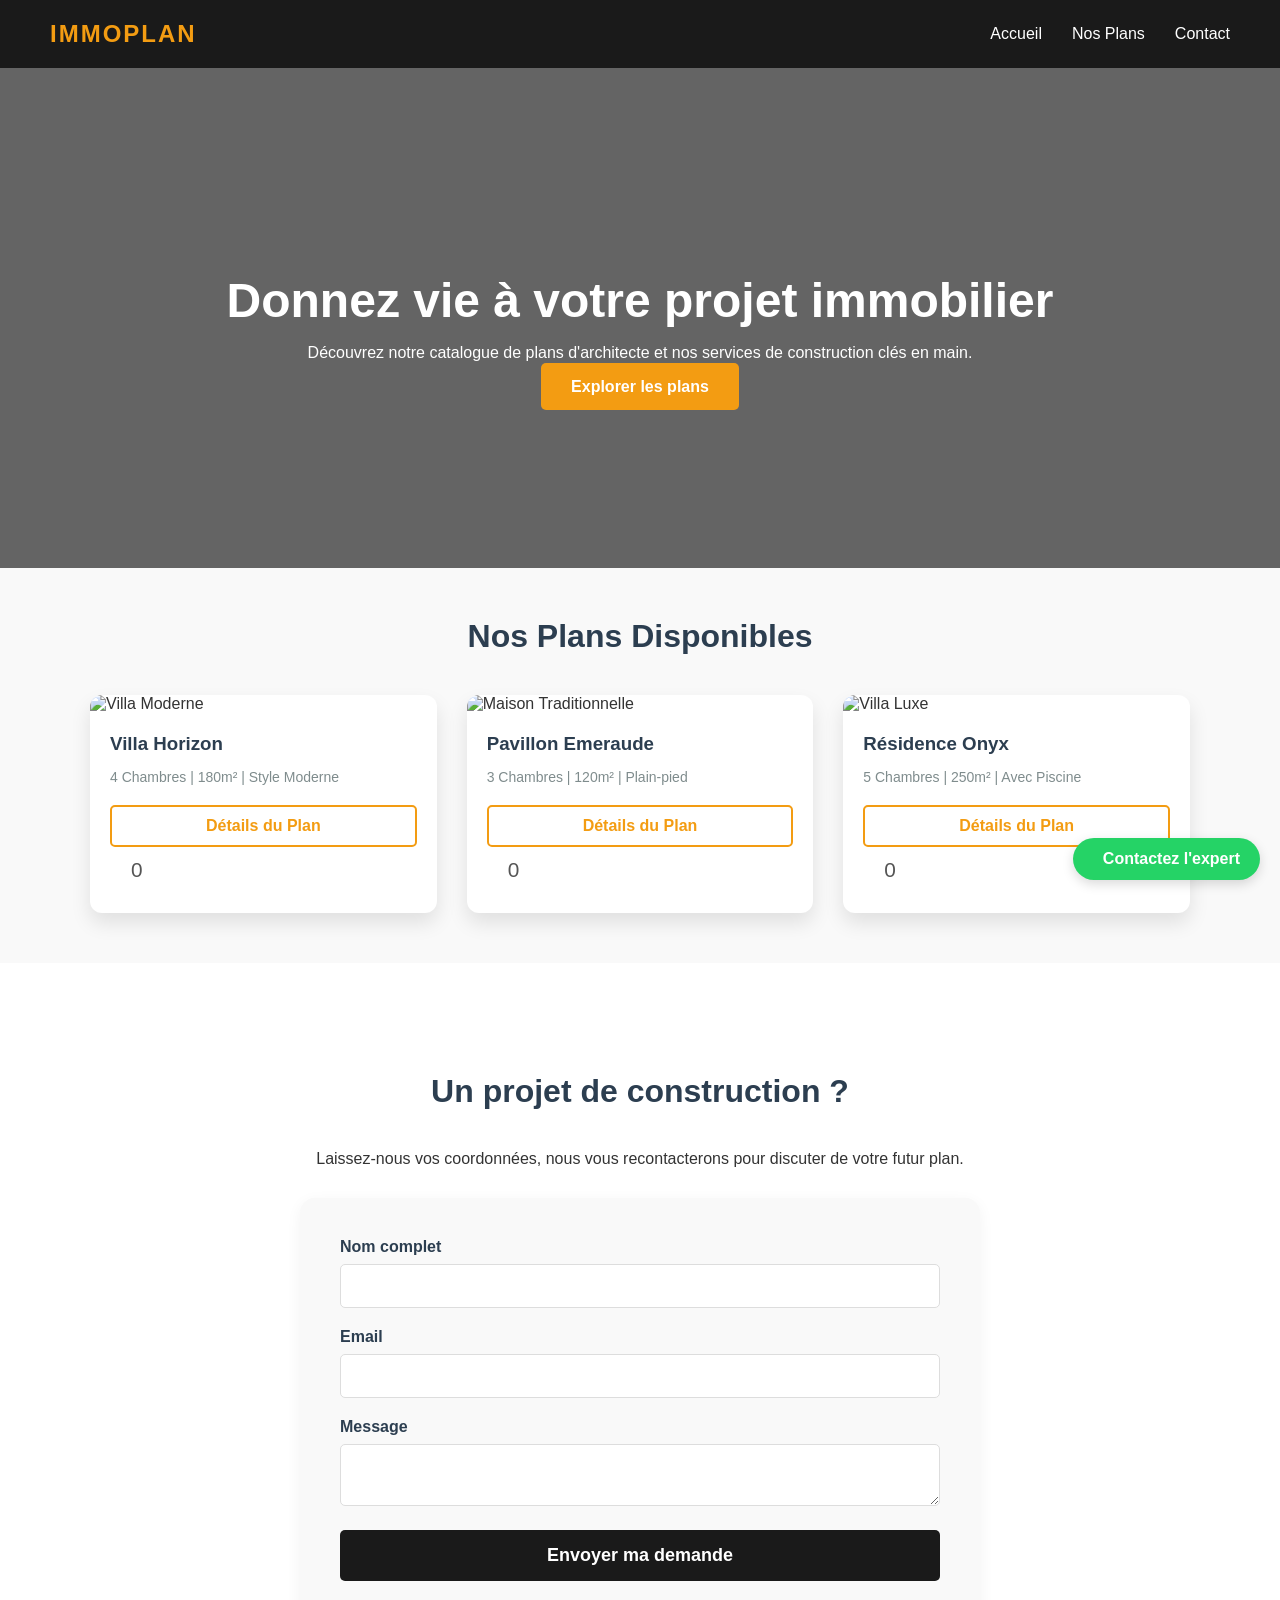
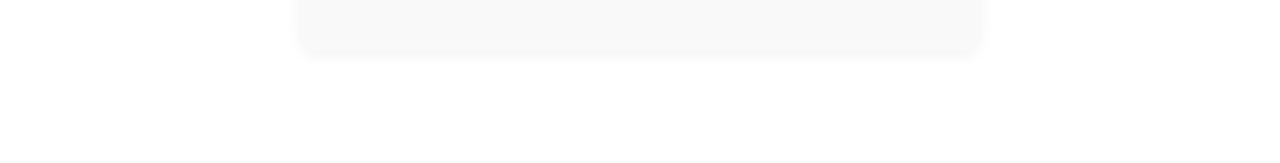
==== commit e428603c: "Add like and comment buttons to property cards" ====
--- a/index.html
+++ b/index.html
@@ -41,6 +41,16 @@
                         <h3>Villa Horizon</h3>
                         <p>4 Chambres | 180m² | Style Moderne</p>
                         <a href="#" class="btn-card">Détails du Plan</a>
+                        <div class="interactions" style="display: flex; align-items: center; gap: 15px; padding: 10px;">
+    <button onclick="ajouterLike(this)" style="background: none; border: none; cursor: pointer; font-size: 1.3rem; display: flex; align-items: center; gap: 5px; color: #555;">
+        <i class="far fa-heart"></i> 
+        <span class="compteur">0</span>
+    </button>
+    
+    <button onclick="alert('Espace commentaire bientôt disponible !')" style="background: none; border: none; cursor: pointer; font-size: 1.3rem; color: #555;">
+        <i class="far fa-comment"></i>
+    </button>
+</div>
                     </div>
                 </div>
 
@@ -53,6 +63,16 @@
                         <h3>Pavillon Emeraude</h3>
                         <p>3 Chambres | 120m² | Plain-pied</p>
                         <a href="#" class="btn-card">Détails du Plan</a>
+                        <div class="interactions" style="display: flex; align-items: center; gap: 15px; padding: 10px;">
+    <button onclick="ajouterLike(this)" style="background: none; border: none; cursor: pointer; font-size: 1.3rem; display: flex; align-items: center; gap: 5px; color: #555;">
+        <i class="far fa-heart"></i> 
+        <span class="compteur">0</span>
+    </button>
+    
+    <button onclick="alert('Espace commentaire bientôt disponible !')" style="background: none; border: none; cursor: pointer; font-size: 1.3rem; color: #555;">
+        <i class="far fa-comment"></i>
+    </button>
+</div>
                     </div>
                 </div>
 
@@ -65,6 +85,16 @@
                         <h3>Résidence Onyx</h3>
                         <p>5 Chambres | 250m² | Avec Piscine</p>
                         <a href="#" class="btn-card">Détails du Plan</a>
+                        <div class="interactions" style="display: flex; align-items: center; gap: 15px; padding: 10px;">
+    <button onclick="ajouterLike(this)" style="background: none; border: none; cursor: pointer; font-size: 1.3rem; display: flex; align-items: center; gap: 5px; color: #555;">
+        <i class="far fa-heart"></i> 
+        <span class="compteur">0</span>
+    </button>
+    
+    <button onclick="alert('Espace commentaire bientôt disponible !')" style="background: none; border: none; cursor: pointer; font-size: 1.3rem; color: #555;">
+        <i class="far fa-comment"></i>
+    </button>
+</div>
                     </div>
                 </div>
 
@@ -104,6 +134,24 @@
             </div>
         </div>
     </section>
+    <script>
+function ajouterLike(element) {
+    let compteurElement = element.querySelector('.compteur');
+    let nombreActuel = parseInt(compteurElement.innerText);
+    
+    if (!element.classList.contains('deja-like')) {
+        compteurElement.innerText = nombreActuel + 1;
+        element.style.color = "#e74c3c"; 
+        element.querySelector('i').classList.replace('far', 'fas'); 
+        element.classList.add('deja-like');
+    } else {
+        compteurElement.innerText = nombreActuel - 1;
+        element.style.color = "#555"; 
+        element.querySelector('i').classList.replace('fas', 'far'); 
+        element.classList.remove('deja-like');
+    }
+}
+</script>
 </body>
 
 </html>
--- a/style.css
+++ b/style.css
@@ -295,3 +295,35 @@
         font-size: 2rem;
     }
 }
+/* Style du bouton flottant */
+.whatsapp-flottant {
+    position: fixed; /* Le bouton reste en place même quand on défile */
+    bottom: 20px;    /* Distance du bas */
+    right: 20px;     /* Distance de la droite */
+    background-color: #25d366; /* Vert WhatsApp */
+    color: white;
+    padding: 12px 20px;
+    border-radius: 50px; /* Forme arrondie élégante */
+    text-decoration: none;
+    display: flex;
+    align-items: center;
+    gap: 10px;
+    font-weight: bold;
+    box-shadow: 0 4px 12px rgba(0,0,0,0.15); /* Ombre pour donner du relief */
+    z-index: 9999; /* Toujours au-dessus du reste */
+    transition: transform 0.3s;
+}
+
+.whatsapp-flottant:hover {
+    transform: scale(1.05); /* Petit effet de zoom au toucher */
+}
+
+/* Masquer le texte sur les très petits écrans pour plus de discrétion */
+@media (max-width: 480px) {
+    .whatsapp-flottant span {
+        display: none;
+    }
+    .whatsapp-flottant {
+        padding: 15px;
+    }
+}
